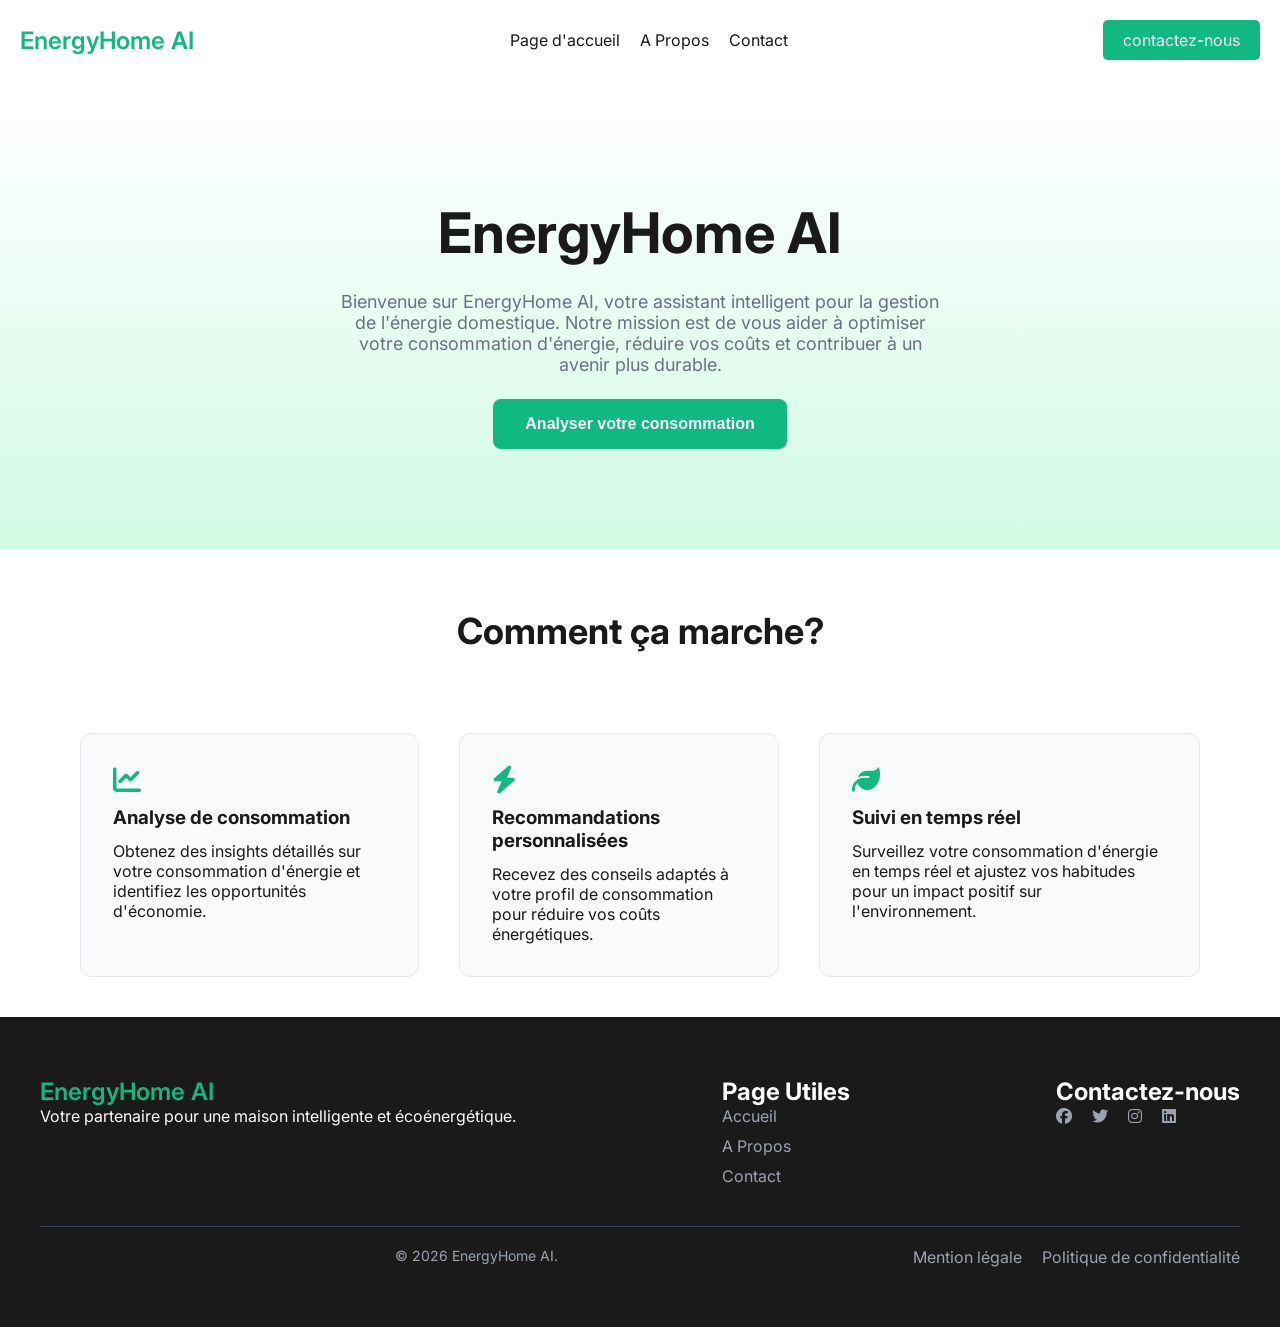
==== index.html @ 0718a127 "Add files via upload" ====
<!DOCTYPE html>
<html lang="fr">
<head>
    <meta charset="UTF-8">
    <meta name="viewport" content="width=device-width, initial-scale=1.0">
    <link rel="stylesheet" href="https://cdnjs.cloudflare.com/ajax/libs/font-awesome/6.5.0/css/all.min.css">
    <link href="https://fonts.googleapis.com/css2?family=Inter:wght@300;400;500;600;700&display=swap" rel="stylesheet">
    <link rel="stylesheet" href="style.css">
    <title>EnergyHome AI</title>
</head>
<body>
    <header class="header" >
        <a href="#">
    <span>EnergyHome AI</span>
</a>
    <nav>
        <ul class="nav-links">
            <li><a href="#">Page d'accueil</a></li>
            <li><a href="#">A Propos</a></li>
            <li><a href="#">Contact</a></li>
        </ul>
    </nav>
    <a href="#" class="nav-btn">contactez-nous</a>
    </header>
<main>
    <section id="hero">
    <h1>EnergyHome AI</h1>
    <p>Bienvenue sur EnergyHome AI, votre assistant intelligent pour la gestion de l'énergie domestique. Notre mission est de vous aider à optimiser votre consommation d'énergie, réduire vos coûts et contribuer à un avenir plus durable.</p>  
    <button class="cta-btn">Analyser votre consommation</button>
</section>
<section class="features">
    <h2>Comment ça marche?</h2>
    <div class="features-grid">
        <div class="feature-item">
            <i class="fas fa-chart-line"></i>
            <h3>Analyse de consommation</h3>
            <p>Obtenez des insights détaillés sur votre consommation d'énergie et identifiez les opportunités d'économie.</p>
        </div>
        <div class="feature-item">
            <i class="fas fa-bolt"></i>
            <h3>Recommandations personnalisées</h3>
            <p>Recevez des conseils adaptés à votre profil de consommation pour réduire vos coûts énergétiques.</p>
        </div>
        <div class="feature-item">
            <i class="fas fa-leaf"></i>
            <h3>Suivi en temps réel</h3>
            <p>Surveillez votre consommation d'énergie en temps réel et ajustez vos habitudes pour un impact positif sur l'environnement.</p>
        </div>
    </div>
</section>
</main>
<footer>
    <div class="footer-top">
    <div class="footer-wave">
         <span>EnergyHome AI</span>
        <p>Votre partenaire pour une maison intelligente et écoénergétique.</p>
    </div>
    <div class="footer-content">
        <h2>Page Utiles</h2>
        <ul class="useful-links">
            <li><a href="#">Accueil</a></li>
            <li><a href="#">A Propos</a></li>
            <li><a href="#">Contact</a></li>
        </ul>
    </div>
    <div class="footer-content">
        <h2>Contactez-nous</h2> 
        <ul class="socials">
            <li><a href="#"><i class="fab fa-facebook"></i></a></li>
            <li><a href="#"><i class="fab fa-twitter"></i></a></li>
            <li><a href="#"><i class="fab fa-instagram"></i></a></li>
            <li><a href="#"><i class="fab fa-linkedin"></i></a></li>
        </ul>
    </div>
    </div>
    <div class="footer-bottom">
    <div></div>
    <p class = "copyright">&copy; 2026 EnergyHome AI. </p>
        <ul class="loi">
            <li><a href="#">Mention légale</a></li>
            <li><a href="#">Politique de confidentialité</a></li>
        </ul>
    </div>
</footer>   
</body>
</html>
---- style.css ----
* {
    margin: 0;
    padding: 0;
    box-sizing: border-box;
}

header {
    background-color: #ffffff;
    align-items: center;
    display: flex;
    justify-content: space-between;
    padding: 20px;
}

body {
    font-family: 'Inter', sans-serif;
    background-color: #ffffff;
    color: #1A1A1A;
}

.nav-links {
    list-style: none;
    align-items: center;
    display: flex;
    justify-content: center;
    gap: 20px;
}

.nav-btn {
    background-color: #10B981;
    color: #ffffff;
    padding: 10px 20px;
    border-radius: 5px;
    text-decoration: none;
}

.nav-btn:hover {
    background-color: #D1FAE5;
    color: #10B981;
}

#hero {
    display: flex;
    flex-direction: column;
    align-items: center;
    text-align: center;
    padding: 100px 20px;
    gap: 24px;
    background: linear-gradient(180deg, #ffffff 0%, #D1FAE5 100%);
}

#hero h1 {
    font-size: 56px;
    font-weight: 700;
    line-height: 1.2;
}

#hero p {
    font-size: 18px;
    color: #6B7280;
    max-width: 600px;
}

.cta-btn {
    background-color: #10B981;
    color: #ffffff;
    padding: 16px 32px;
    border-radius: 8px;
    border: none;
    font-size: 16px;
    font-weight: 600;
    cursor: pointer;
}

.cta-btn:hover {
    background-color: #D1FAE5;
    color: #10B981;
}

span {
    color: #10B981;
    font-family: 'Inter', sans-serif;
    font-weight: 600;
    font-size: 24px;
}

header a {
    text-decoration: none;
}

.nav-links a {
    color: #1A1A1A;
    list-style: none;
    text-decoration: none;
}

.nav-links a:hover {
    color: #10B981;
    text-decoration: none;
}

footer {
    background-color: #1A1A1A;
    color: #ffffff;
    display: flex;
    justify-content: space-between;
    padding: 60px 40px;
    flex-wrap: wrap;
}

footer a {
    color: #9CA3AF;
    text-decoration: none;
}

footer a:hover {
    color: #10B981;
}

.useful-links{
    list-style: none;
    display: flex;
    flex-direction: column;
    gap: 10px;
}

.socials {
    list-style: none;
    display: flex;
    gap: 20px;
}

.loi {
    list-style: none;
    display: flex;
    gap: 20px;
}

.footer-top {
    display: flex;
    justify-content: space-between;
    width: 100%;
    padding-bottom: 40px;
}

.footer-bottom {
    display: flex;
    justify-content: space-between;
    width: 100%;
    padding-top: 20px;
    border-top: 1px solid #374151;
}

.copyright {
    color: #9CA3AF;
    font-size: 14px;
    text-align: center;
}

.header {
    position: fixed;
    top: 0;
    width: 100%;
}

main {
    padding-top: 100px;
}

.features-grid {
    display: flex;
    justify-content: space-between;
    gap: 40px;
    padding: 40px 80px;
}

.features h2 {
    text-align: center;
    font-size: 36px;
    padding: 60px 0 40px;
}

.feature-item {
    background-color: #F9FAFB;
    border: 1px solid #E5E7EB;
    border-radius: 12px;
    padding: 32px;
    display: flex;
    flex-direction: column;
    gap: 12px;
}

.feature-item i {
    font-size: 28px;
    color: #10B981;
}
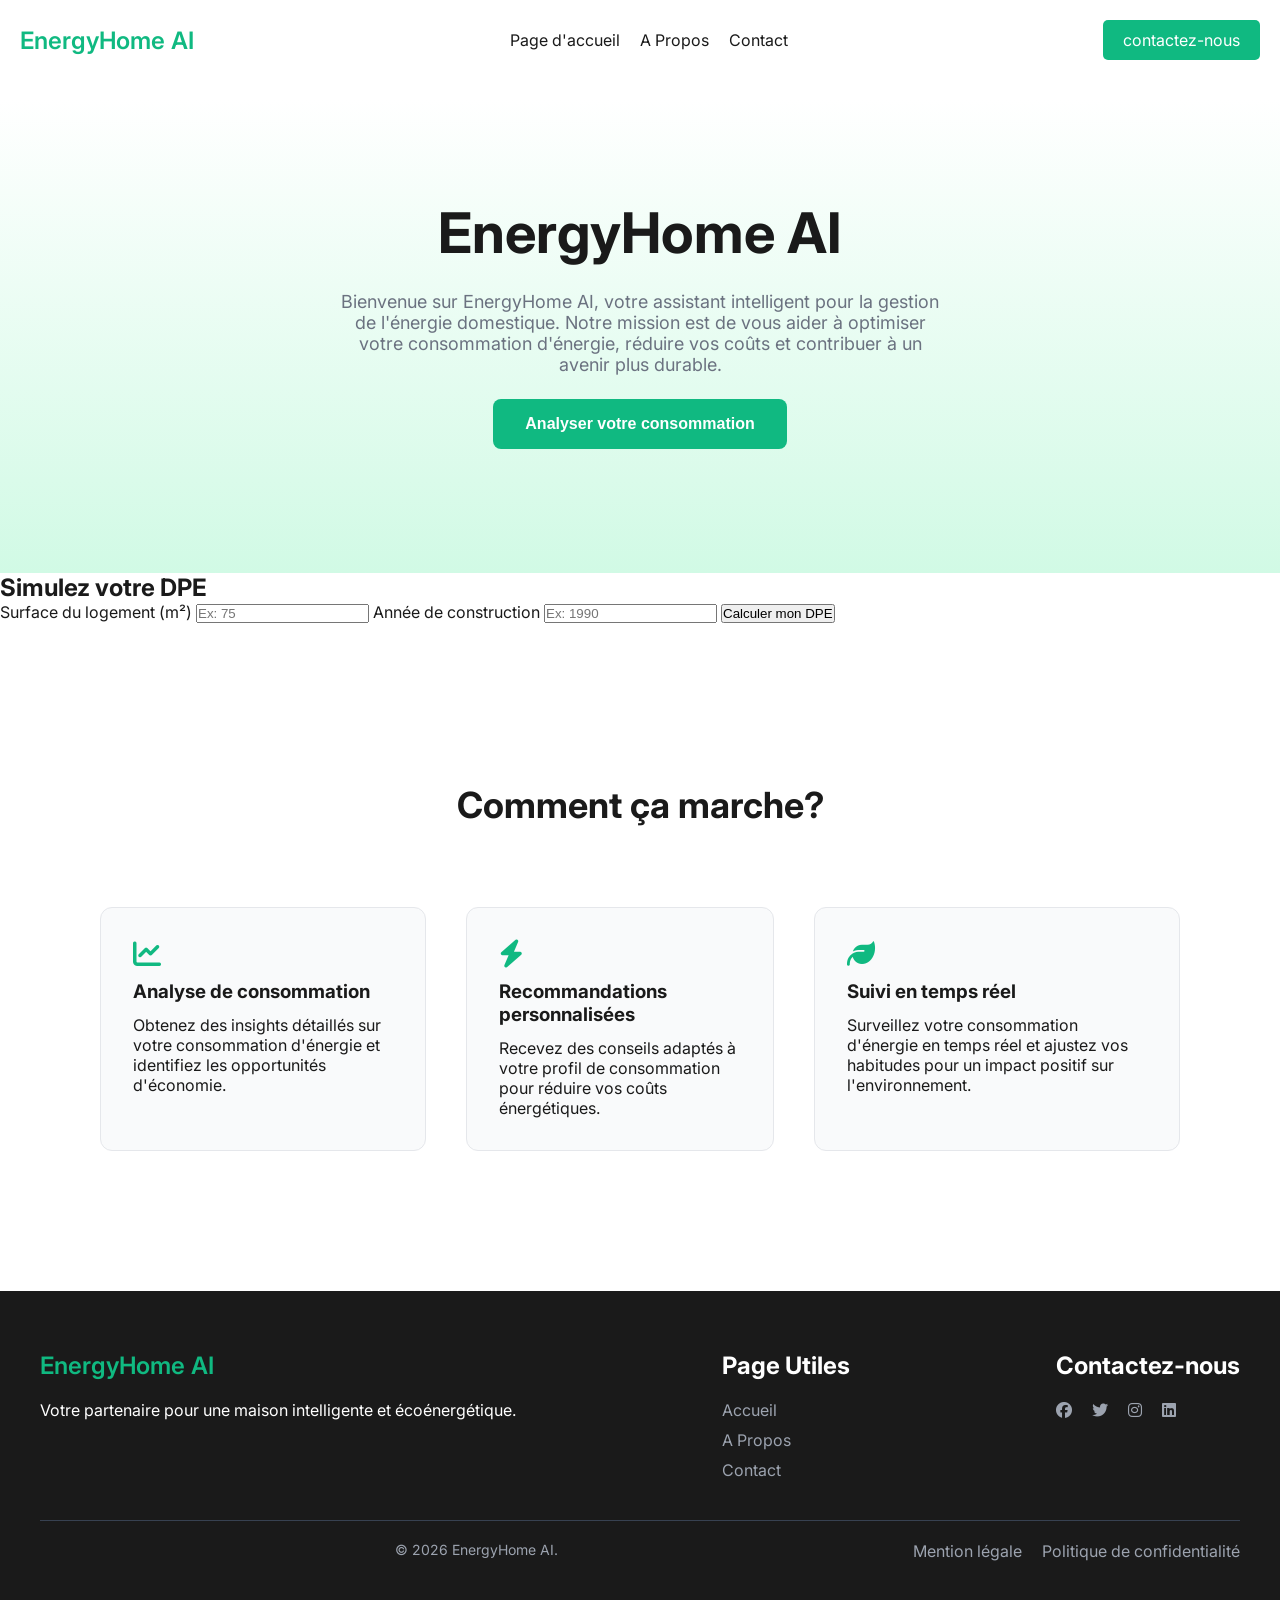
==== commit 267f2228: "Enhance index.html with DPE simulation features Added a DPE simulation form and updated the hero sec" ====
--- a/index.html
+++ b/index.html
@@ -26,7 +26,20 @@
     <section id="hero">
     <h1>EnergyHome AI</h1>
     <p>Bienvenue sur EnergyHome AI, votre assistant intelligent pour la gestion de l'énergie domestique. Notre mission est de vous aider à optimiser votre consommation d'énergie, réduire vos coûts et contribuer à un avenir plus durable.</p>  
-    <button class="cta-btn">Analyser votre consommation</button>
+    <button class="cta-btn" id="analyze-btn">Analyser votre consommation</button>
+    <p id="message-btn"></p>
+</section>
+<section id="simulateur">
+    <form id="dpe-form">
+        <h2>Simulez votre DPE</h2>
+        <label for="surface">Surface du logement (m²)</label>
+        <input type="number" id="surface" placeholder="Ex: 75">
+        <label for="annee">Année de construction</label>
+        <input type="number" id="annee" placeholder="Ex: 1990" value="">
+        <button type="button" id="calculer-btn">Calculer mon DPE</button>
+        <p id="resultat-dpe"></p>
+    </form>
+    <ul id="liste-classes"></ul>
 </section>
 <section class="features">
     <h2>Comment ça marche?</h2>
@@ -53,10 +66,10 @@
     <div class="footer-top">
     <div class="footer-wave">
          <span>EnergyHome AI</span>
-        <p>Votre partenaire pour une maison intelligente et écoénergétique.</p>
+        <p class="titre1">Votre partenaire pour une maison intelligente et écoénergétique.</p>
     </div>
     <div class="footer-content">
-        <h2>Page Utiles</h2>
+        <h2 class="titre">Page Utiles</h2>
         <ul class="useful-links">
             <li><a href="#">Accueil</a></li>
             <li><a href="#">A Propos</a></li>
@@ -64,7 +77,7 @@
         </ul>
     </div>
     <div class="footer-content">
-        <h2>Contactez-nous</h2> 
+        <h2 class="titre">Contactez-nous</h2> 
         <ul class="socials">
             <li><a href="#"><i class="fab fa-facebook"></i></a></li>
             <li><a href="#"><i class="fab fa-twitter"></i></a></li>
@@ -81,6 +94,7 @@
             <li><a href="#">Politique de confidentialité</a></li>
         </ul>
     </div>
-</footer>   
+</footer>
+<script src="main.js"></script>   
 </body>
-</html>+</html>
--- a/style.css
+++ b/style.css
@@ -193,4 +193,57 @@
 .feature-item i {
     font-size: 28px;
     color: #10B981;
-}+}
+
+.features {
+    padding: 100px 20px;
+}
+
+.titre {
+    padding-bottom: 20px;
+}
+
+.titre1 {
+    padding-top: 20px;
+}
+
+@media (max-width: 768px) {
+    .features-grid {
+    flex-direction: column;
+    padding: 20px;
+}
+
+.footer-top {
+    flex-direction: column;
+    align-items: center;
+    text-align: center;
+    gap: 32px;
+}
+.header {
+    flex-direction: column;
+    align-items: center;
+    gap: 16px;
+    }
+    #hero h1 {
+    font-size: 36px;
+    }
+    .footer-bottom {
+    flex-direction: column;
+    align-items: center;
+    text-align: center;
+    gap: 12px;
+    }
+   
+    main {
+    padding-top: 120px;
+    }
+    .features h2 {
+    font-size: 28px;
+    }
+    .footer-top h2 {
+    padding-bottom: 12px;
+}
+    .footer-wave {
+    padding-bottom: 20px;
+}
+}
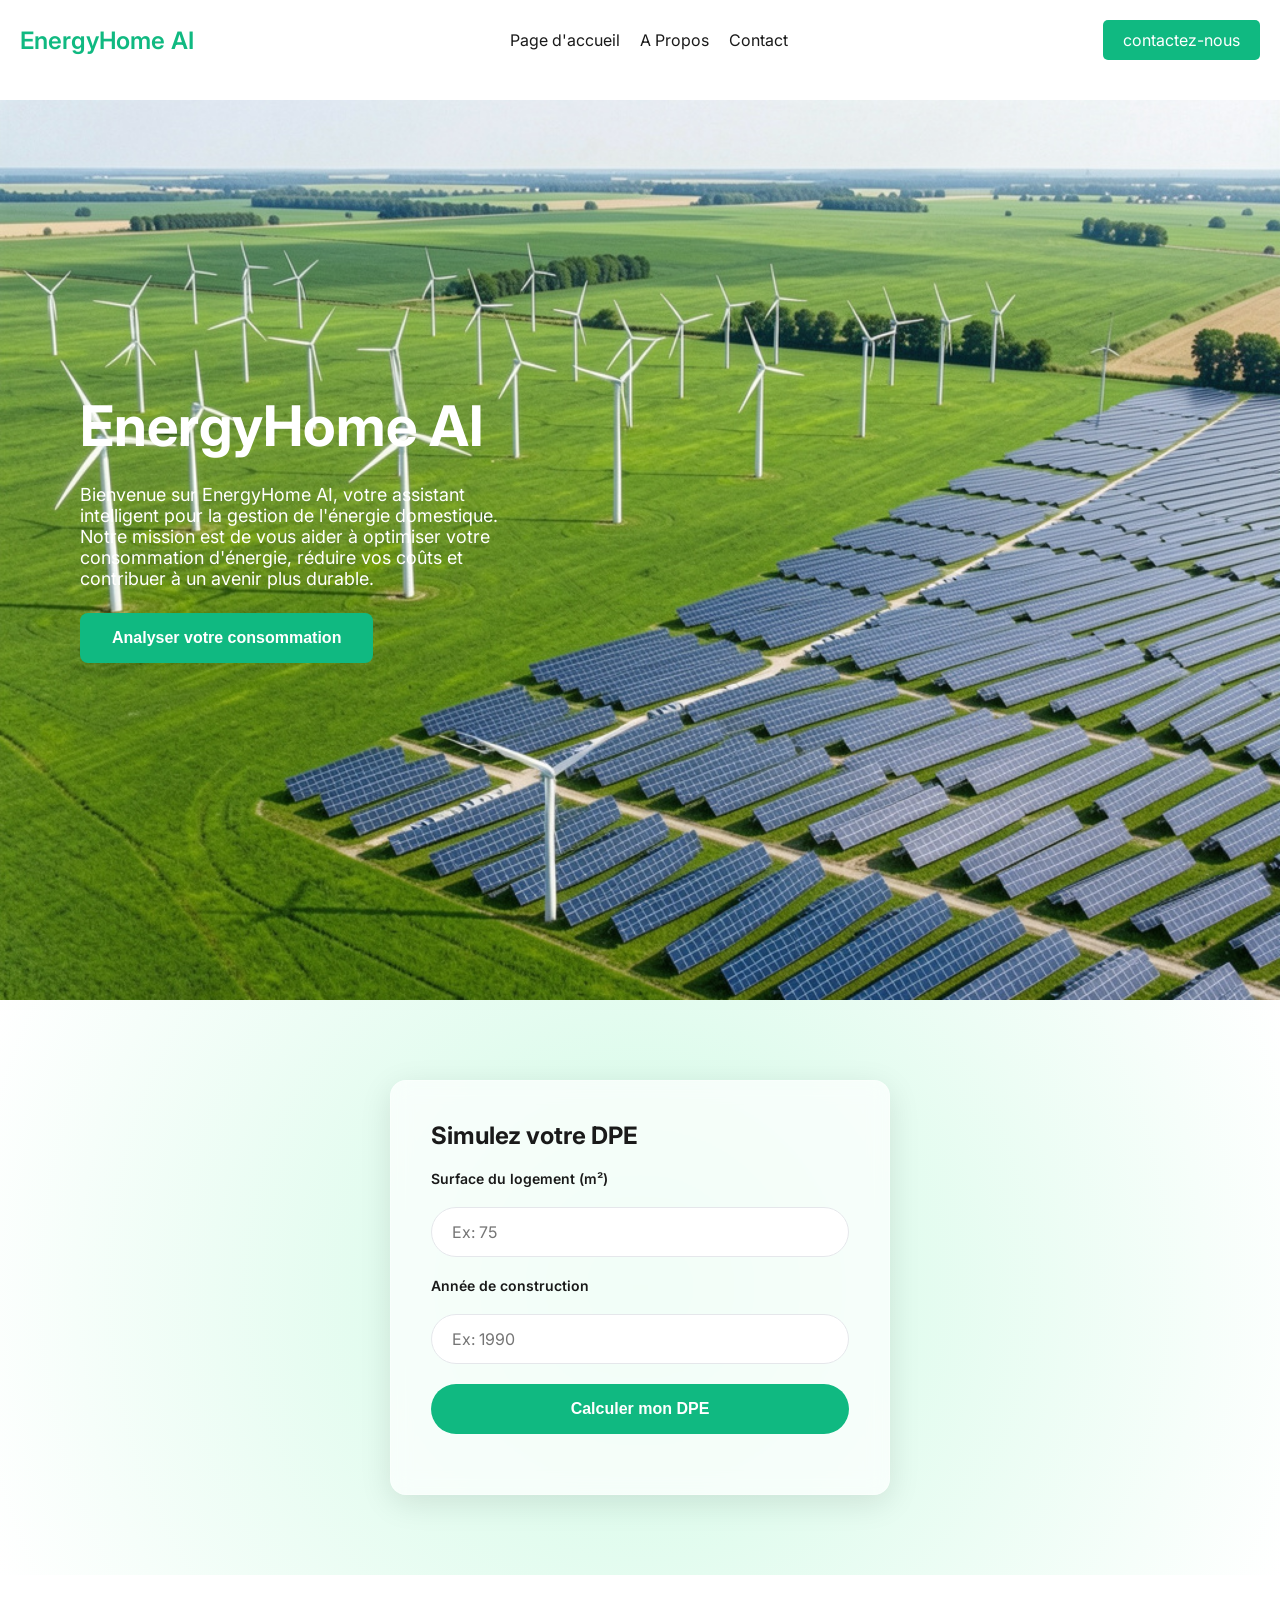
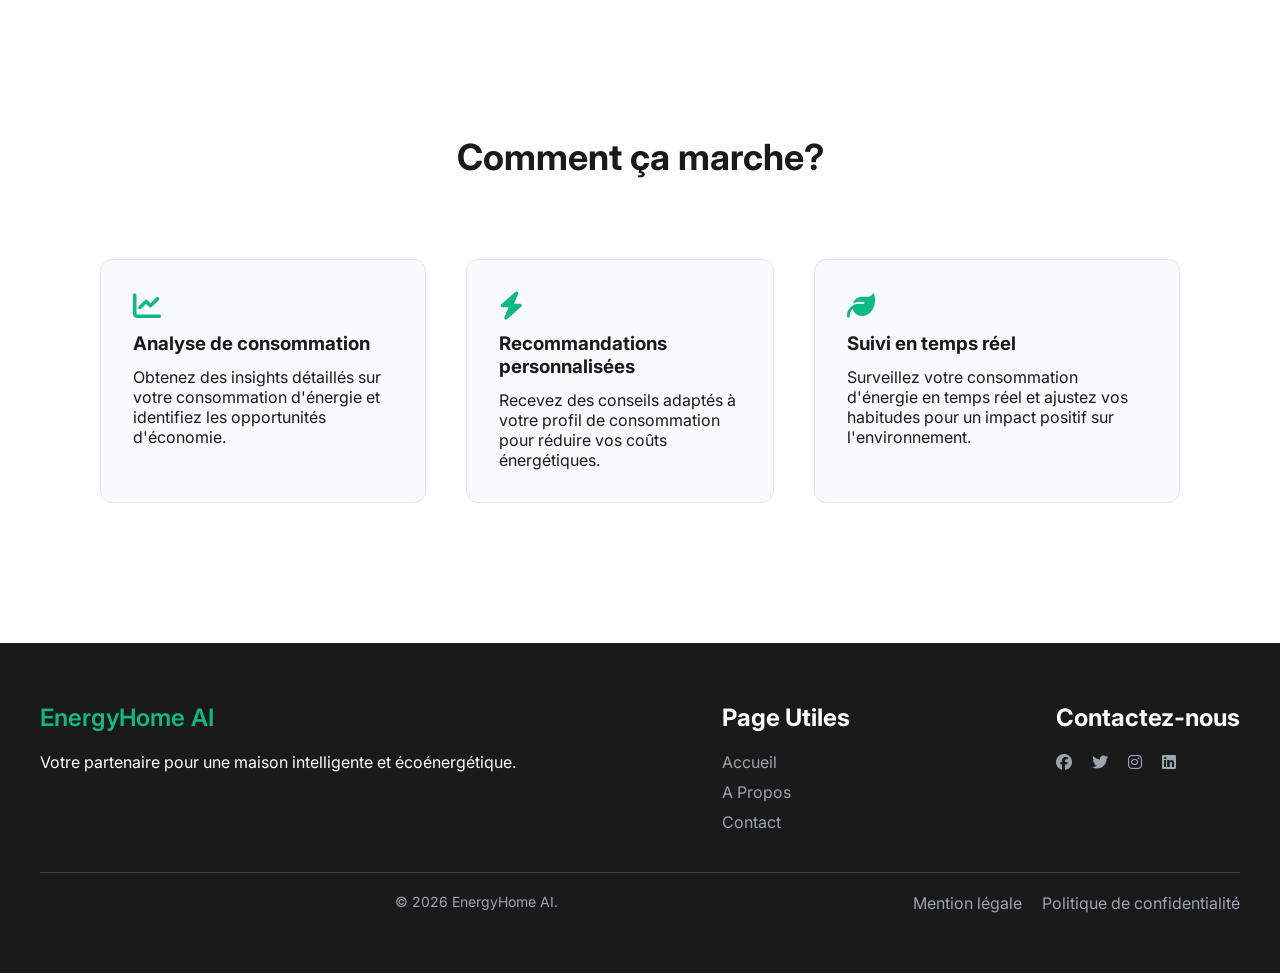
==== commit 5c1dd2df: "Fix HTML formatting issues in index.html" ====
--- a/index.html
+++ b/index.html
@@ -39,7 +39,6 @@
         <button type="button" id="calculer-btn">Calculer mon DPE</button>
         <p id="resultat-dpe"></p>
     </form>
-    <ul id="liste-classes"></ul>
 </section>
 <section class="features">
     <h2>Comment ça marche?</h2>
--- a/style.css
+++ b/style.css
@@ -40,27 +40,113 @@
 }
 
 #hero {
-    display: flex;
-    flex-direction: column;
-    align-items: center;
-    text-align: center;
-    padding: 100px 20px;
+    background-image: url('images/hero-bg.png');
+    background-size: cover;
+    background-position: center;
+    display: flex;
+    flex-direction: column;
+    align-items: flex-start;
+    text-align: left;
+    justify-content: center;
+    position: relative;
+    min-height: 100vh;
+    padding: 100px 60% 100px 80px;
     gap: 24px;
-    background: linear-gradient(180deg, #ffffff 0%, #D1FAE5 100%);
+}
+
+#hero::before {
+    content: '';
+    position: absolute;
+    top: 0;
+    left: 0;
+    width: 100%;
+    height: 100%;
+    background-color: rgba(0, 0, 0, 0.4);
+    z-index: -1;
+}
+
+#simulateur {
+    background: radial-gradient(circle, #D1FAE5, #ffffff);
+    padding: 80px 20px;
+    display: flex;
+    flex-direction: column;
+    align-items: center;
+}
+
+#dpe-form {
+    background: rgba(255, 255, 255, 0.7);
+    backdrop-filter: blur(10px);
+    border: 1px solid rgba(255, 255, 255, 0.3);
+    box-shadow: 0 8px 32px rgba(0, 0, 0, 0.1);
+    border-radius: 16px;
+    padding: 40px;
+    width: 100%;
+    max-width: 500px;
+    display: flex;
+    flex-direction: column;
+    gap: 20px;
+}
+
+#dpe-form label {
+    font-weight: 600;
+    color: #1A1A1A;
+    font-size: 14px;
+}
+
+#dpe-form input {
+    padding: 14px 20px;
+    border-radius: 50px;
+    border: 1px solid #E5E7EB;
+    font-size: 16px;
+    font-family: 'Inter', sans-serif;
+    outline: none;
+    width: 100%;
+    transition: border-color 0.3s;
+}
+
+#dpe-form input:focus {
+    border-color: #10B981;
+}
+
+#calculer-btn {
+    background-color: #10B981;
+    color: #ffffff;
+    padding: 16px;
+    border-radius: 50px;
+    border: none;
+    font-size: 16px;
+    font-weight: 600;
+    cursor: pointer;
+    width: 100%;
+    transition: background-color 0.3s;
+}
+
+#calculer-btn:hover {
+    background-color: #059669;
 }
 
 #hero h1 {
     font-size: 56px;
     font-weight: 700;
     line-height: 1.2;
+    color: #ffffff;
+    position: relative;
+    z-index: 1;
 }
 
 #hero p {
     font-size: 18px;
-    color: #6B7280;
-    max-width: 600px;
-}
-
+    color: #ffffff;
+    max-width: 500px;
+    position: relative;
+    z-index: 1;
+}
+.h2 {
+    font-size: 36px;
+    font-weight: 700;
+    text-align: center;
+    padding: 40px 80px;
+}
 .cta-btn {
     background-color: #10B981;
     color: #ffffff;
@@ -70,11 +156,15 @@
     font-size: 16px;
     font-weight: 600;
     cursor: pointer;
+    position: relative;
+    z-index: 1;
 }
 
 .cta-btn:hover {
     background-color: #D1FAE5;
     color: #10B981;
+    position: relative;
+    z-index: 1;
 }
 
 span {
@@ -207,6 +297,17 @@
     padding-top: 20px;
 }
 
+#message-btn {
+    color: #10B981;
+    font-size: 18px;
+    font-weight: 600;
+    margin-top: 20px;
+}
+
+#liste-classes {
+    display: none;
+}
+
 @media (max-width: 768px) {
     .features-grid {
     flex-direction: column;
@@ -223,27 +324,26 @@
     flex-direction: column;
     align-items: center;
     gap: 16px;
-    }
-    #hero h1 {
+}
+#hero h1 {
     font-size: 36px;
-    }
-    .footer-bottom {
+}
+.footer-bottom {
     flex-direction: column;
     align-items: center;
     text-align: center;
     gap: 12px;
-    }
-   
-    main {
+}
+main {
     padding-top: 120px;
-    }
-    .features h2 {
+}
+.features h2 {
     font-size: 28px;
-    }
-    .footer-top h2 {
+}
+.footer-top h2 {
     padding-bottom: 12px;
 }
-    .footer-wave {
+.footer-wave {
     padding-bottom: 20px;
 }
 }
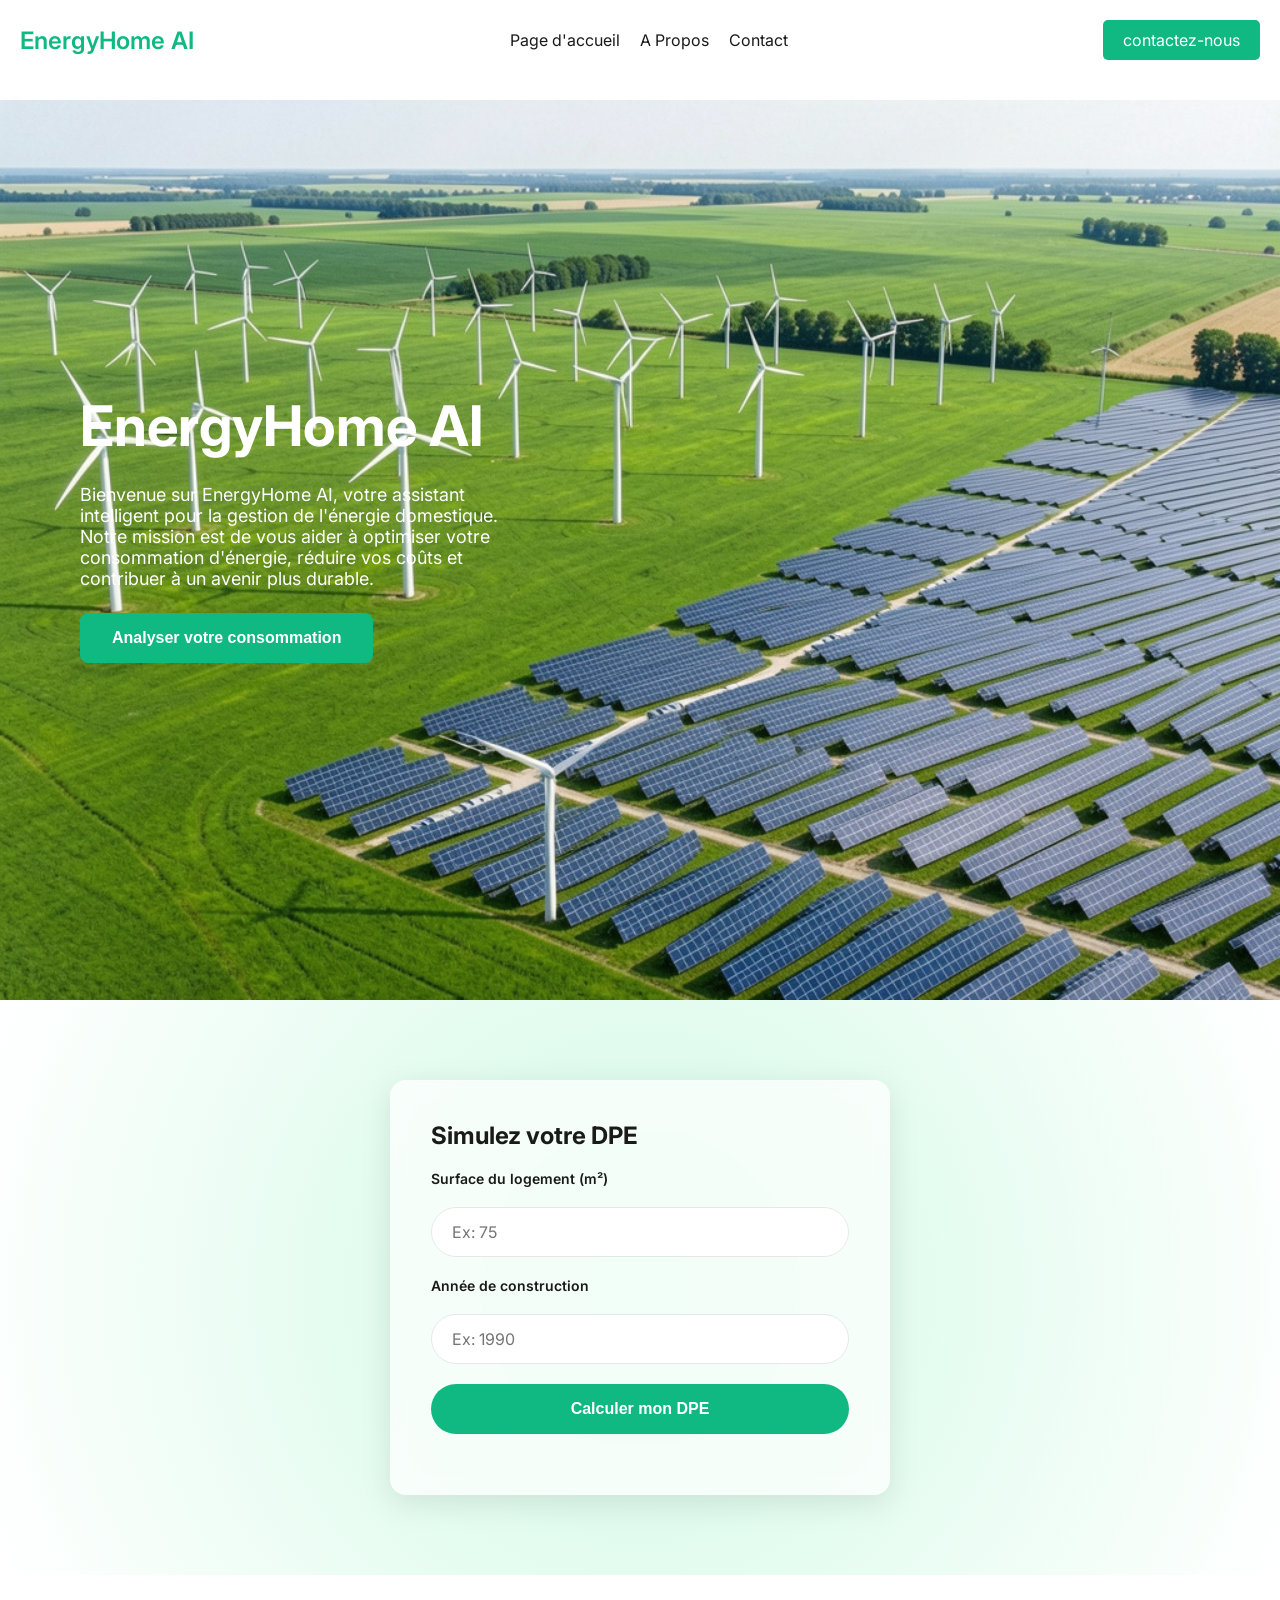
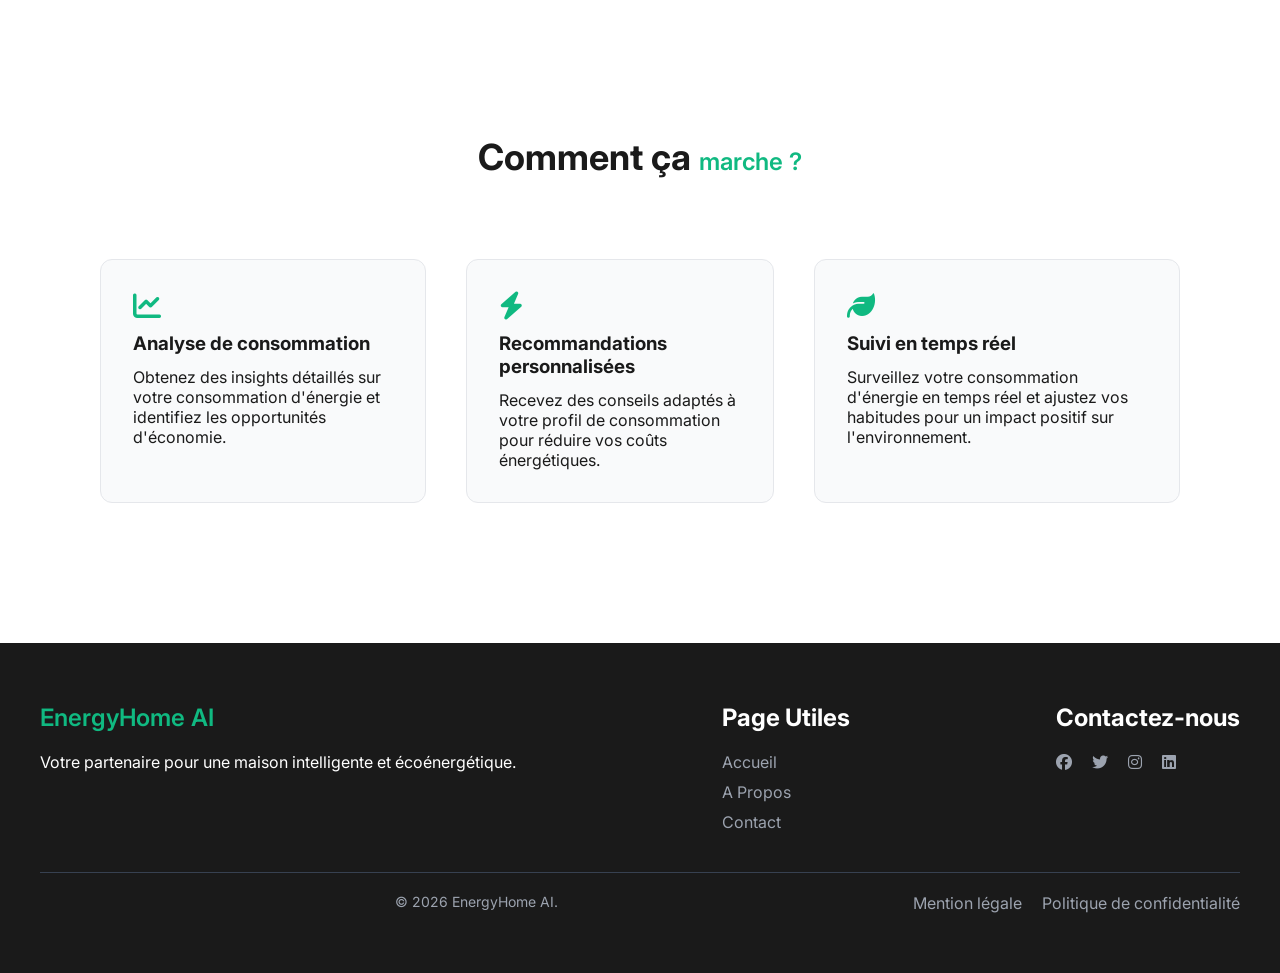
==== commit ed1d2483: "Add simulateur.js script to index.html Added a new script for the simulator functionality." ====
--- a/index.html
+++ b/index.html
@@ -15,9 +15,9 @@
 </a>
     <nav>
         <ul class="nav-links">
-            <li><a href="#">Page d'accueil</a></li>
-            <li><a href="#">A Propos</a></li>
-            <li><a href="#">Contact</a></li>
+            <li><a href="index.html">Page d'accueil</a></li>
+            <li><a href="about.html">A Propos</a></li>
+            <li><a href="contact.html">Contact</a></li>
         </ul>
     </nav>
     <a href="#" class="nav-btn">contactez-nous</a>
@@ -41,7 +41,7 @@
     </form>
 </section>
 <section class="features">
-    <h2>Comment ça marche?</h2>
+    <h2>Comment ça <span class="highlight">marche ?</span></h2>
     <div class="features-grid">
         <div class="feature-item">
             <i class="fas fa-chart-line"></i>
@@ -94,6 +94,7 @@
         </ul>
     </div>
 </footer>
-<script src="main.js"></script>   
+<script src="main.js"></script>
+<script src="simulateur.js"></script>
 </body>
 </html>
--- a/style.css
+++ b/style.css
@@ -85,6 +85,7 @@
     display: flex;
     flex-direction: column;
     gap: 20px;
+    overflow: hidden;
 }
 
 #dpe-form label {
@@ -304,10 +305,6 @@
     margin-top: 20px;
 }
 
-#liste-classes {
-    display: none;
-}
-
 @media (max-width: 768px) {
     .features-grid {
     flex-direction: column;
